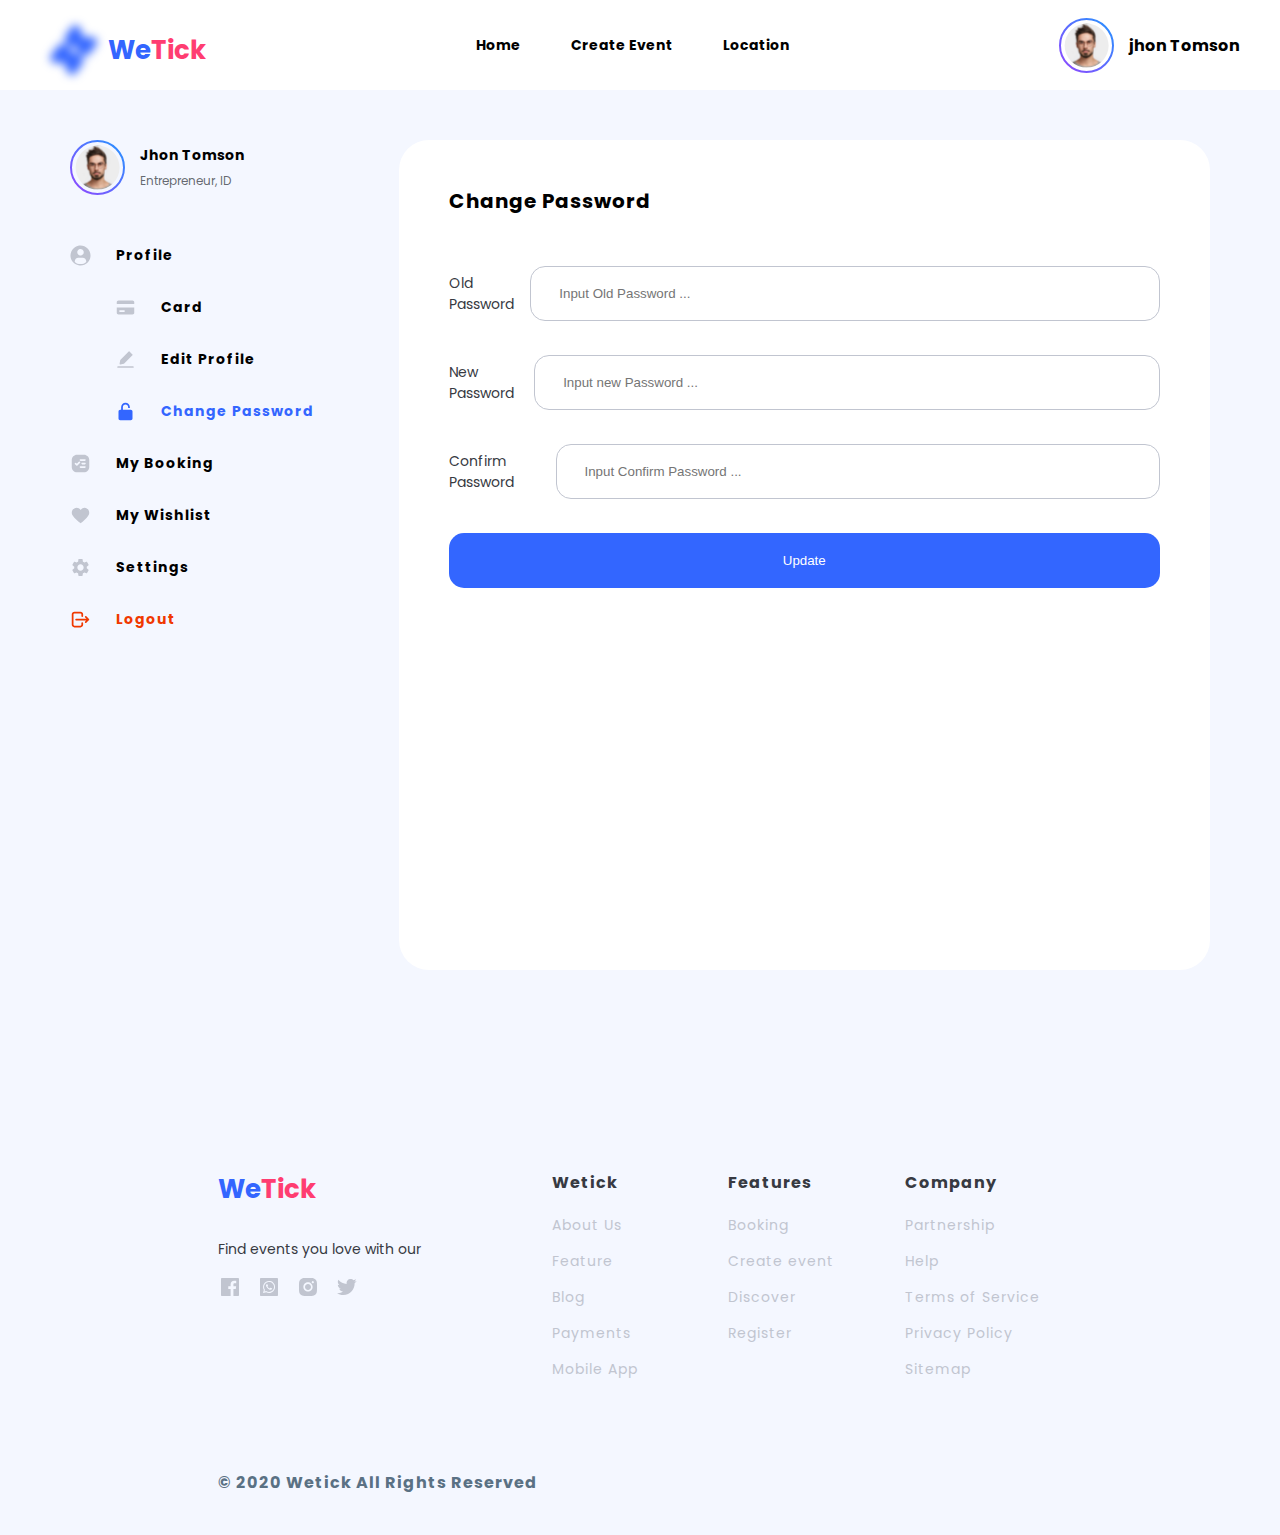
==== changepassword.html @ b6219a16 "Add files via upload" ====
<html>
<head>
    <meta charset="UTF-8" />
 <title>Change Password</title>
    <link rel="stylesheet" href="./asset/css/password.css">
  </head>
  <body>
    <div class="navbar">
      <div class="logo">
        <img src="./asset/img/logo_1.svg" alt="" class="logo1">
        <span class="span1">We</span><span class="span2">Tick</span>
      </div>
      <div class="menu">
        <div>Home</div>
        <div>Create Event</div>
        <div>Location</div>
      </div>
      <div class="profile">
        <div>
          <img src="./asset/img/profile.svg" alt="">
        </div>
        <div class="profile-name">jhon Tomson</div>
      </div>
    </div>
    <div class="content">
    <div class="sub-content">
    <div class="left">
    <div class="profile-content">
    <div class="names">
    <div class="profile-in">
    <img src="./asset/img/profile.svg" alt=""></div>
    <div class="profile-name-in">
        <div class="name-bold">Jhon Tomson</div>
        <div class="sub-name">Entrepreneur, ID</div>
    </div>
    </div>
    <div class="profile-menu">
        <div class="sub-content-menu">
        <div class="profile-img">
        <img src="./asset/img/Vector.svg" alt="" class="menu-img">
        </div>
        <div class="type">Profile</div>
        </div>
        <div class="sub-content-menu-in">
        <div class="profile-img">
        <img src="./asset/img/profile-card.svg" alt="" class="menu-img"></div>
        <div class="type">Card</div>
        </div>
        <div class="sub-content-menu-in">
        <div class="profile-img">
        <img src="./asset/img/profile-edit.svg" alt="" class="menu-img">
        </div>
        <div class="type">Edit Profile</div>
        </div>
        <div class="sub-content-menu-in">
        <div class="profile-img-red">
        <img src="./asset/img/profile-change-active.svg" alt="" class="menu-img">
        </div>
        <div class="type-blue">Change Password</div>
        </div>
        <div class="sub-content-menu">
        <div class="profile-img">
        <img src="./asset/img/profile-book.svg" alt="" class="menu-img"></div>
        <div class="type">My Booking</div>
        </div>
        <div class="sub-content-menu">
        <div class="profile-img">
        <img src="./asset/img/profile-list.svg" alt="" class="menu-img"></div>
        <div class="type">My Wishlist</div>
        </div>
        <div class="sub-content-menu">
        <div class="profile-img">
        <img src="./asset/img/profile-setting.svg" alt="" class="menu-img"></div>
        <div class="type">Settings</div>
        </div>                
        <div class="sub-content-menu">
        <div class="profile-img-red">
        <img src="./asset/img/profil-logout.svg" alt="" class="menu-img"></div>
        <div class="type-red">Logout</div>
        </div>
        </div>
        </div>
        </div>
        <div class="right">
          <div class="form-content">
            <div class="title">Change Password</div>
            <form action="" method="post">
                <div class="input">
                    <div class="old">
                        <div class="old-password">Old Password</div>
                    </div>
                    <input type="password" name="old-passowrd" class="input-old" placeholder="Input Old Password ..." id="">
                </div>
                <div class="input">
                    <div class="old">
                        <div class="old-password">New Password</div>
                    </div>
                    <input type="password" name="old-password" class="input-old" placeholder="Input new Password ..." id="">
                </div>
                <div class="input">
                    <div class="old">
                    <div class="old-password">Confirm Password</div>
                    </div>
                    <input
                    type="password"
                    name="old-passowrd"
                    class="input-old"
                    placeholder="Input Confirm Password ..."
                    id=""
                    />
                </div>
                <div class="button-update">
                    <button type="button" class="button-blue">Update</button>
                </div>
              </form>
            </div>
          </div>
        </div>
      </div>
      <div class="footer">
        <div class="footer-content">
          <div class="part">
            <div class="part1">
              <div class="footer-logo">
                <img src="assets/img/logo_1.svg" alt="" class="logo1" />
                <span class="span1">We</span><span class="span2">Tick</span>
              </div>
              <div class="text-logo">Find events you love with our</div>
              <div class="sosmed">
                <div class="facebbok">
                  <img src="./asset/img/footer-fb.svg" alt="" />
                </div>
                <div class="whatsapp">
                  <img src="./asset/img/footer-wa.svg" alt="" />
                </div>
                <div class="instagram">
                  <img src="./asset/img/footer-ig.svg" alt="" />
                </div>
                <div class="twitter">
                  <img src="./asset/img/footer-x.svg" alt="">
                </div>
              </div>
            </div>
            <div class="part2">
              <div class="footer-title">Wetick</div>
              <div class="footer-link">About Us</div>
              <div class="footer-link">Feature</div>
              <div class="footer-link">Blog</div>
              <div class="footer-link">Payments</div>
              <div class="footer-link">Mobile App</div>
            </div>
            <div class="part3">
              <div class="footer-title">Features</div>
              <div class="footer-link">Booking</div>
              <div class="footer-link">Create event</div>
              <div class="footer-link">Discover</div>
              <div class="footer-link">Register</div>
            </div>
            <div class="part4">
              <div class="footer-title">Company</div>
              <div class="footer-link">Partnership</div>
              <div class="footer-link">Help</div>
              <div class="footer-link">Terms of Service</div>
              <div class="footer-link">Privacy Policy</div>
              <div class="footer-link">Sitemap</div>
            </div>
          </div>
          <div class="copyright">&copy; 2020 Wetick All Rights Reserved</div>
        </div>
      </div>
  </body>
</html>
---- asset/css/password.css ----
@import url("https://fonts.googleapis.com/css2?family=Poppins:ital,wght@0,400;0,500;0,600;1,400;1,500;1,600&display=swap");
.logo {
  margin-bottom: 30px;
  margin-top: 40px;
  display: flex;
  align-items: center;
}
span {
  font-weight: bold;
  font-size: 26px;
  display: flex;
}
.span1 {
  color: #3366ff;
}
.span2 {
  color: #ff3d71;
}
body {
  font-family: "Poppins", sans-serif;
  margin: 0;
  background-color: #f4f7ff;
}

.navbar .menu .active {
  color: #3366ff;
  border-bottom: 2px solid #3366ff;
}
.menu {
  display: flex;
  gap: 50px;
  font-weight: bold;
  font-size: 14px;
}
.navbar {
  display: flex;
  align-items: center;
  justify-content: space-between;
  height: 90px;
  background-color: fff;
  padding-left: 40px;
  padding-right: 40px;
}
.profile {
  display: flex;
  justify-content: center;
  align-items: center;
  gap: 15px;
}
.profile-name {
  font-weight: bold;
}
/* batas nav */
.sub-content {
  display: flex;
}
.left {
  width: 25%;
  margin-top: 50px;
  padding-left: 70px;
  padding-right: 58px;
}
.right {
  width: 75%;
  background-color: white;
  border-radius: 30px;
  margin-top: 50px;
  margin-right: 70px;
  margin-bottom: 100px;
}
.form-content {
  margin-left: 50px;
  margin-right: 50px;
}
.input {
  display: flex;
  justify-content: space-between;
  align-items: center;
  margin-bottom: 34px;
}
.title {
  display: flex;
  font-size: 20;
  font-weight: bold;
  letter-spacing: 1px;
  margin-bottom: 50px;
  padding-top: 46px;
}
.old {
  font-size: 14;
  color: #373a42;
}
input {
  height: 55px;
  border-radius: 15px;
  border: 1px solid #c1c5d0;
  width: 100%;
  max-width: 800px;
}
.input-old {
  padding-left: 28px;
}
.button-blue {
  height: 55px;
  border: none;
  width: 100%;
  background-color: #3366ff;
  color: white;
  border-radius: 15px;
  margin-bottom: 366px;
}
.profile-in {
  height: 55px;
  width: 55px;
}
.profile-content {
  display: flex;
  flex-direction: column;
}
.profile-name-in {
  display: flex;
  flex-direction: column;
  gap: 6px;
}
.name-bold {
  font-size: 14;
  font-weight: bold;
}
.sub-name {
  font-size: 12;
  color: #373a42c2;
}
.names {
  display: flex;
  align-items: center;
  gap: 15px;
  margin-bottom: 50px;
}
.profile-img {
  display: flex;
  height: 21px;
  width: 21px;
  border: none;
}
.sub-content-menu {
  display: flex;
  gap: 25px;
}
.sub-content-menu-in {
  display: flex;
  gap: 25px;
  padding-left: 45px;
}
.profile-menu {
  display: flex;
  flex-direction: column;
  gap: 31px;
  letter-spacing: 1px;
}
.type {
  font-size: 14;
  font-weight: bold;
}
option {
  display: flex;
  flex-direction: column;
}
.type {
  font-size: 14;
  font-weight: bold;
}
.type-blue {
  font-size: 14;
  font-weight: bold;
  color: #3366ff;
}
.type-red {
  font-size: 14;
  font-weight: bold;
  color: #f03800;
}
.profile-img-red {
  display: flex;
  height: 21px;
  width: 21px;
  border: none;
}
.footer-content {
  padding-top: 100px;
  padding-left: 218px;
  padding-right: 218px;
}
.part {
  display: flex;
  gap: 20px;
  margin-bottom: 75px;
}
.part1 {
  width: 40%;
}
.footer-logo {
  display: flex;
  align-items: center;
  margin-bottom: 30px;
}
.text-logo {
  font-size: 14;
  color: #373a42;
  margin-bottom: 15px;
}
.sosmed {
  display: flex;
  gap: 15px;
}
.part2 {
  width: 20%;
}
.footer-title {
  font-size: 16;
  font-weight: bold;
  color: #373a42;
  margin-bottom: 20px;
  letter-spacing: 1px;
}
.footer-link {
  font-size: 14;
  color: #c1c5d0;
  margin-bottom: 15px;
  letter-spacing: 1px;
}
.part3 {
  width: 20%;
}
.part4 {
  width: 20%;
}
.copyright {
  font-size: 16;
  color: #5a7184;
  letter-spacing: 1px;
  font-weight: bold;
  margin-bottom: 40px;
}
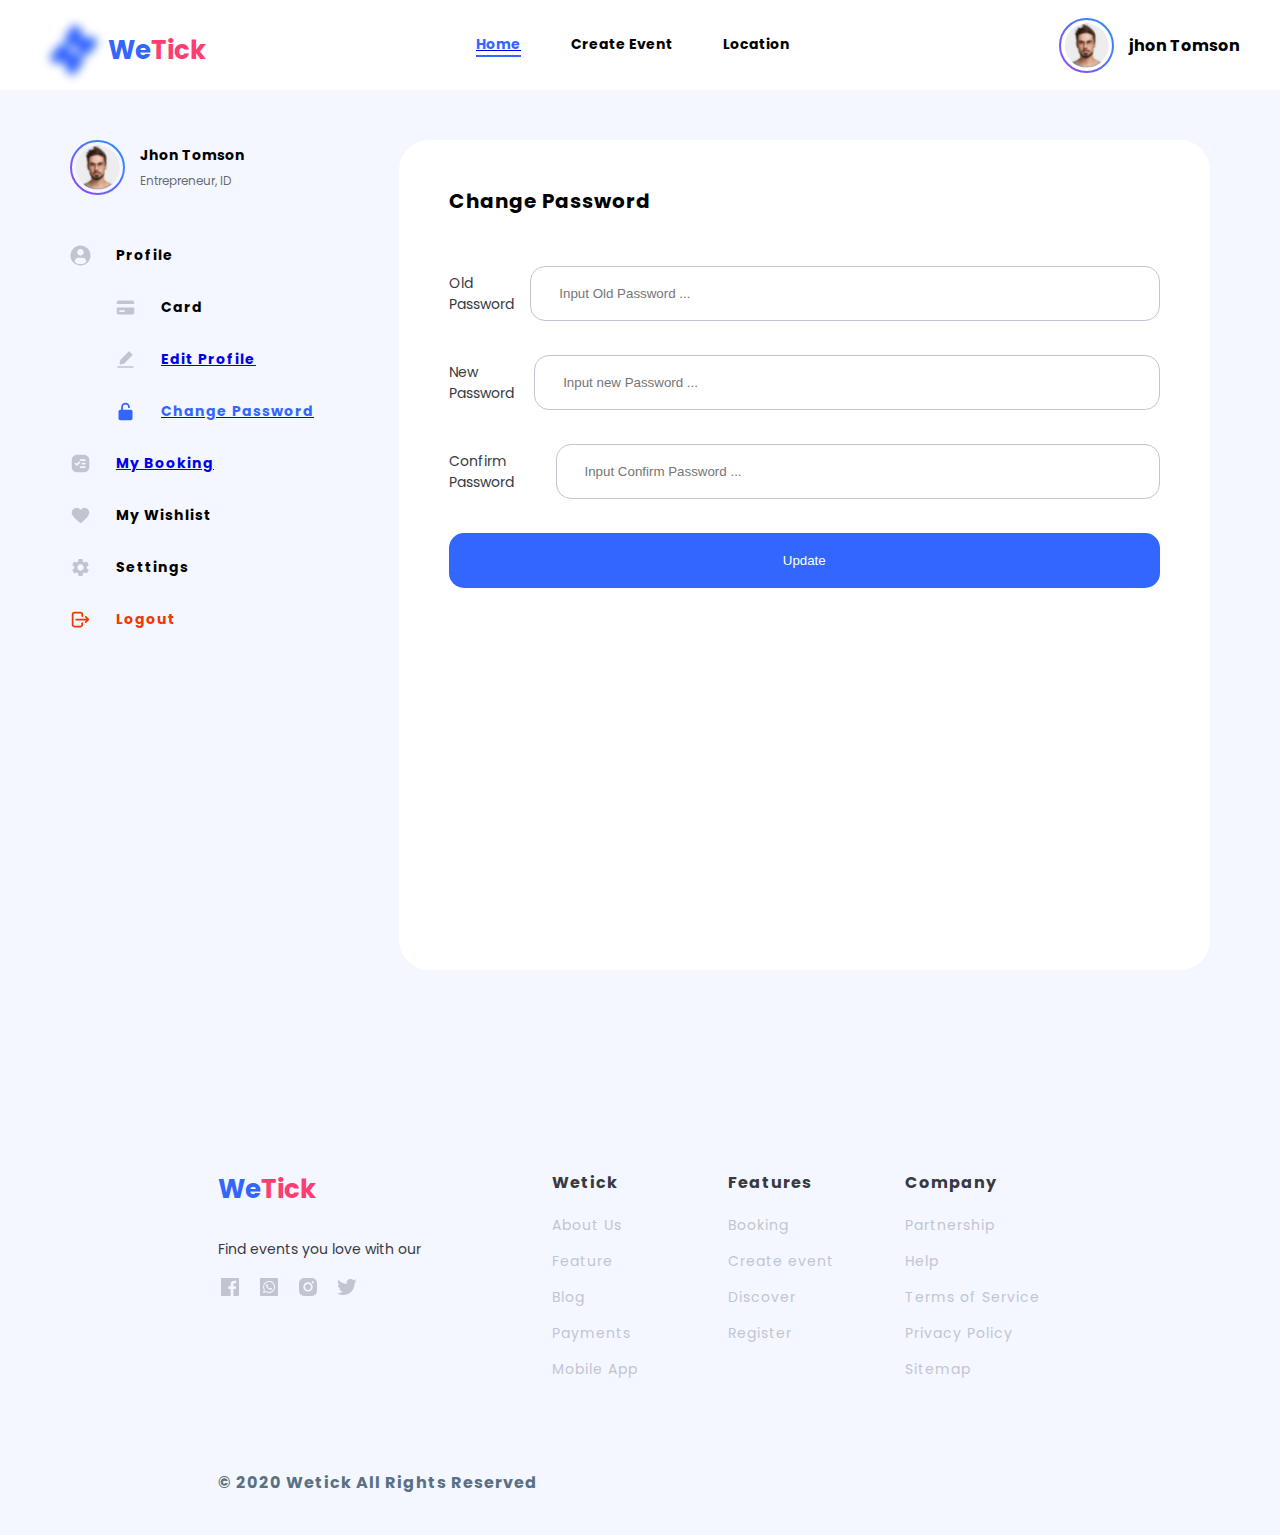
==== commit 983fa883: "add a href Mybooking & changepassword" ====
--- a/changepassword.html
+++ b/changepassword.html
@@ -11,7 +11,7 @@
         <span class="span1">We</span><span class="span2">Tick</span>
       </div>
       <div class="menu">
-        <div>Home</div>
+        <a href="./index.html"><div class="active">Home</div></a>
         <div>Create Event</div>
         <div>Location</div>
       </div>
@@ -50,18 +50,18 @@
         <div class="profile-img">
         <img src="./asset/img/profile-edit.svg" alt="" class="menu-img">
         </div>
-        <div class="type">Edit Profile</div>
+        <a href="profile.html"><div class="type">Edit Profile</div></a>
         </div>
         <div class="sub-content-menu-in">
         <div class="profile-img-red">
         <img src="./asset/img/profile-change-active.svg" alt="" class="menu-img">
         </div>
-        <div class="type-blue">Change Password</div>
+        <a href="changepassword.html"><div class="type-blue">Change Password</div></a>
         </div>
         <div class="sub-content-menu">
         <div class="profile-img">
         <img src="./asset/img/profile-book.svg" alt="" class="menu-img"></div>
-        <div class="type">My Booking</div>
+        <a href="MyBooking.html"><div class="type">My Booking</div></a>
         </div>
         <div class="sub-content-menu">
         <div class="profile-img">
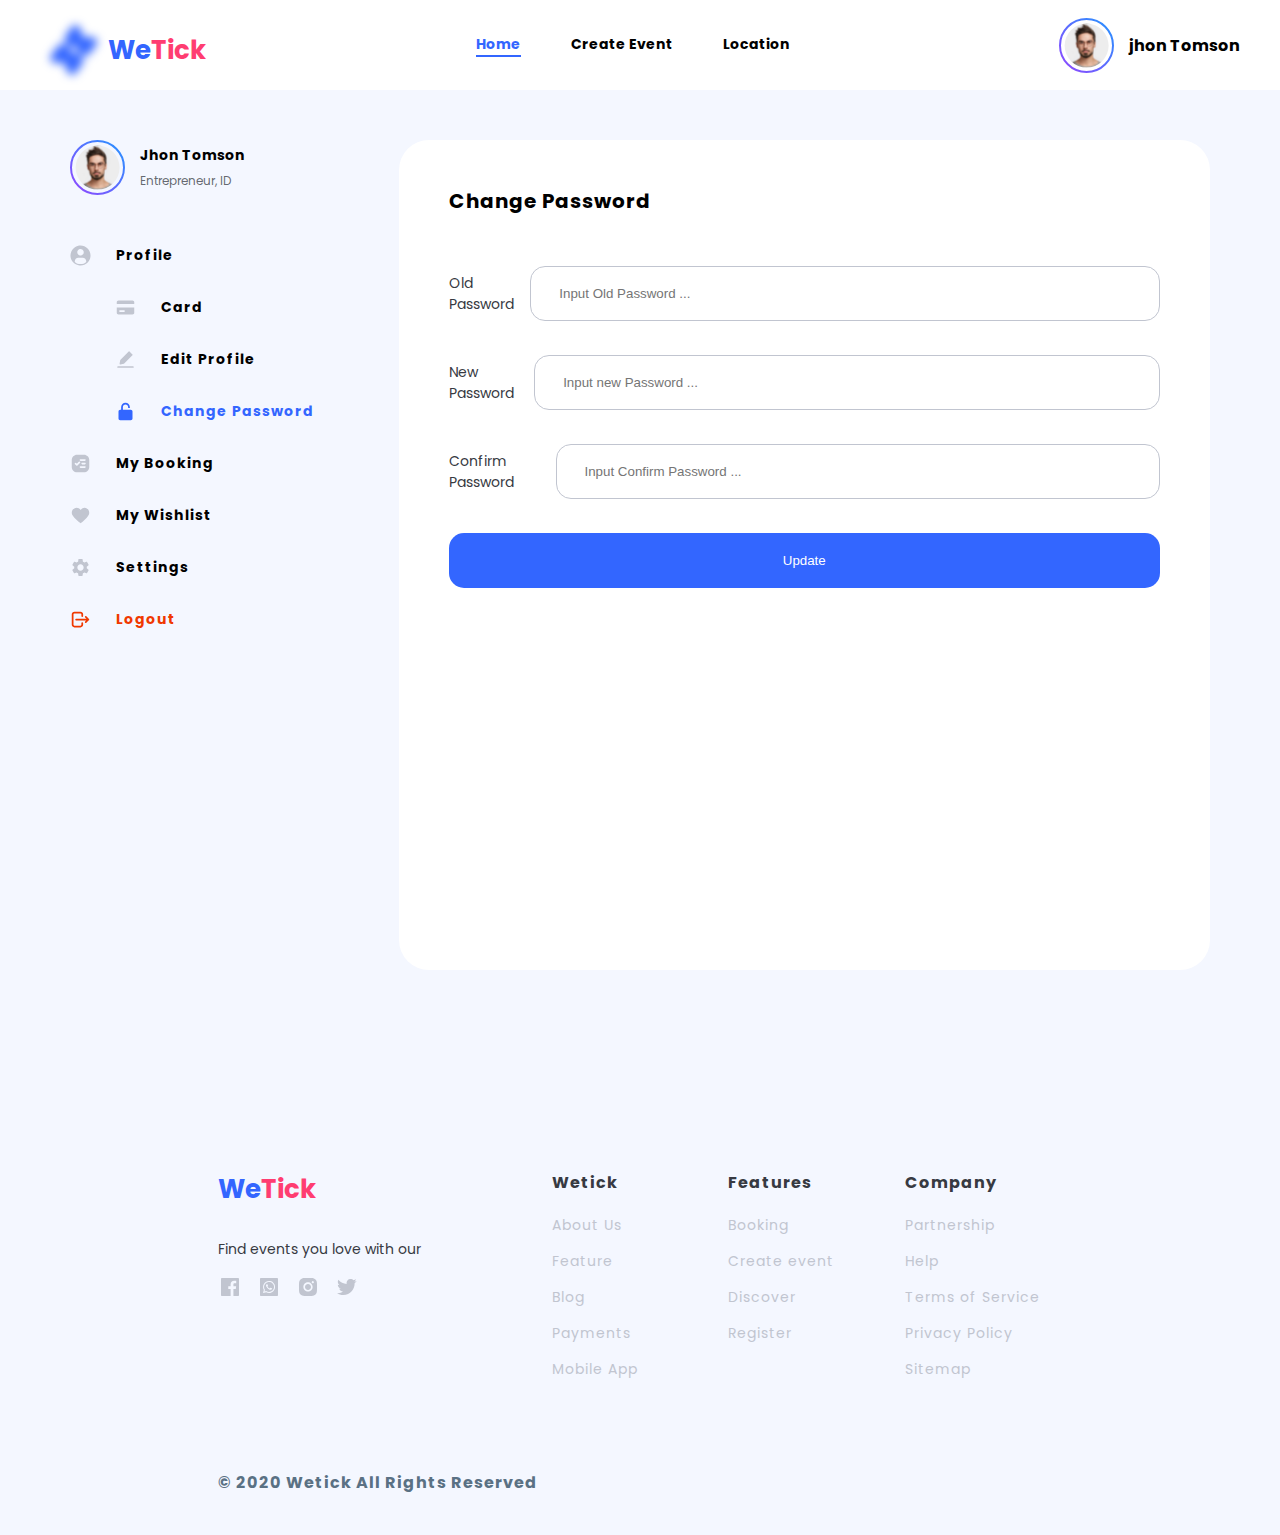
==== commit 9866fff0: "fix a href in changepassword and mybooking page" ====
--- a/changepassword.html
+++ b/changepassword.html
@@ -61,7 +61,7 @@
         <div class="sub-content-menu">
         <div class="profile-img">
         <img src="./asset/img/profile-book.svg" alt="" class="menu-img"></div>
-        <a href="MyBooking.html"><div class="type">My Booking</div></a>
+        <a href="mybooking.html"><div class="type">My Booking</div></a>
         </div>
         <div class="sub-content-menu">
         <div class="profile-img">
--- a/asset/css/password.css
+++ b/asset/css/password.css
@@ -1,4 +1,8 @@
 @import url("https://fonts.googleapis.com/css2?family=Poppins:ital,wght@0,400;0,500;0,600;1,400;1,500;1,600&display=swap");
+a {
+  text-decoration: none;
+  color: black;
+}
 .logo {
   margin-bottom: 30px;
   margin-top: 40px;
